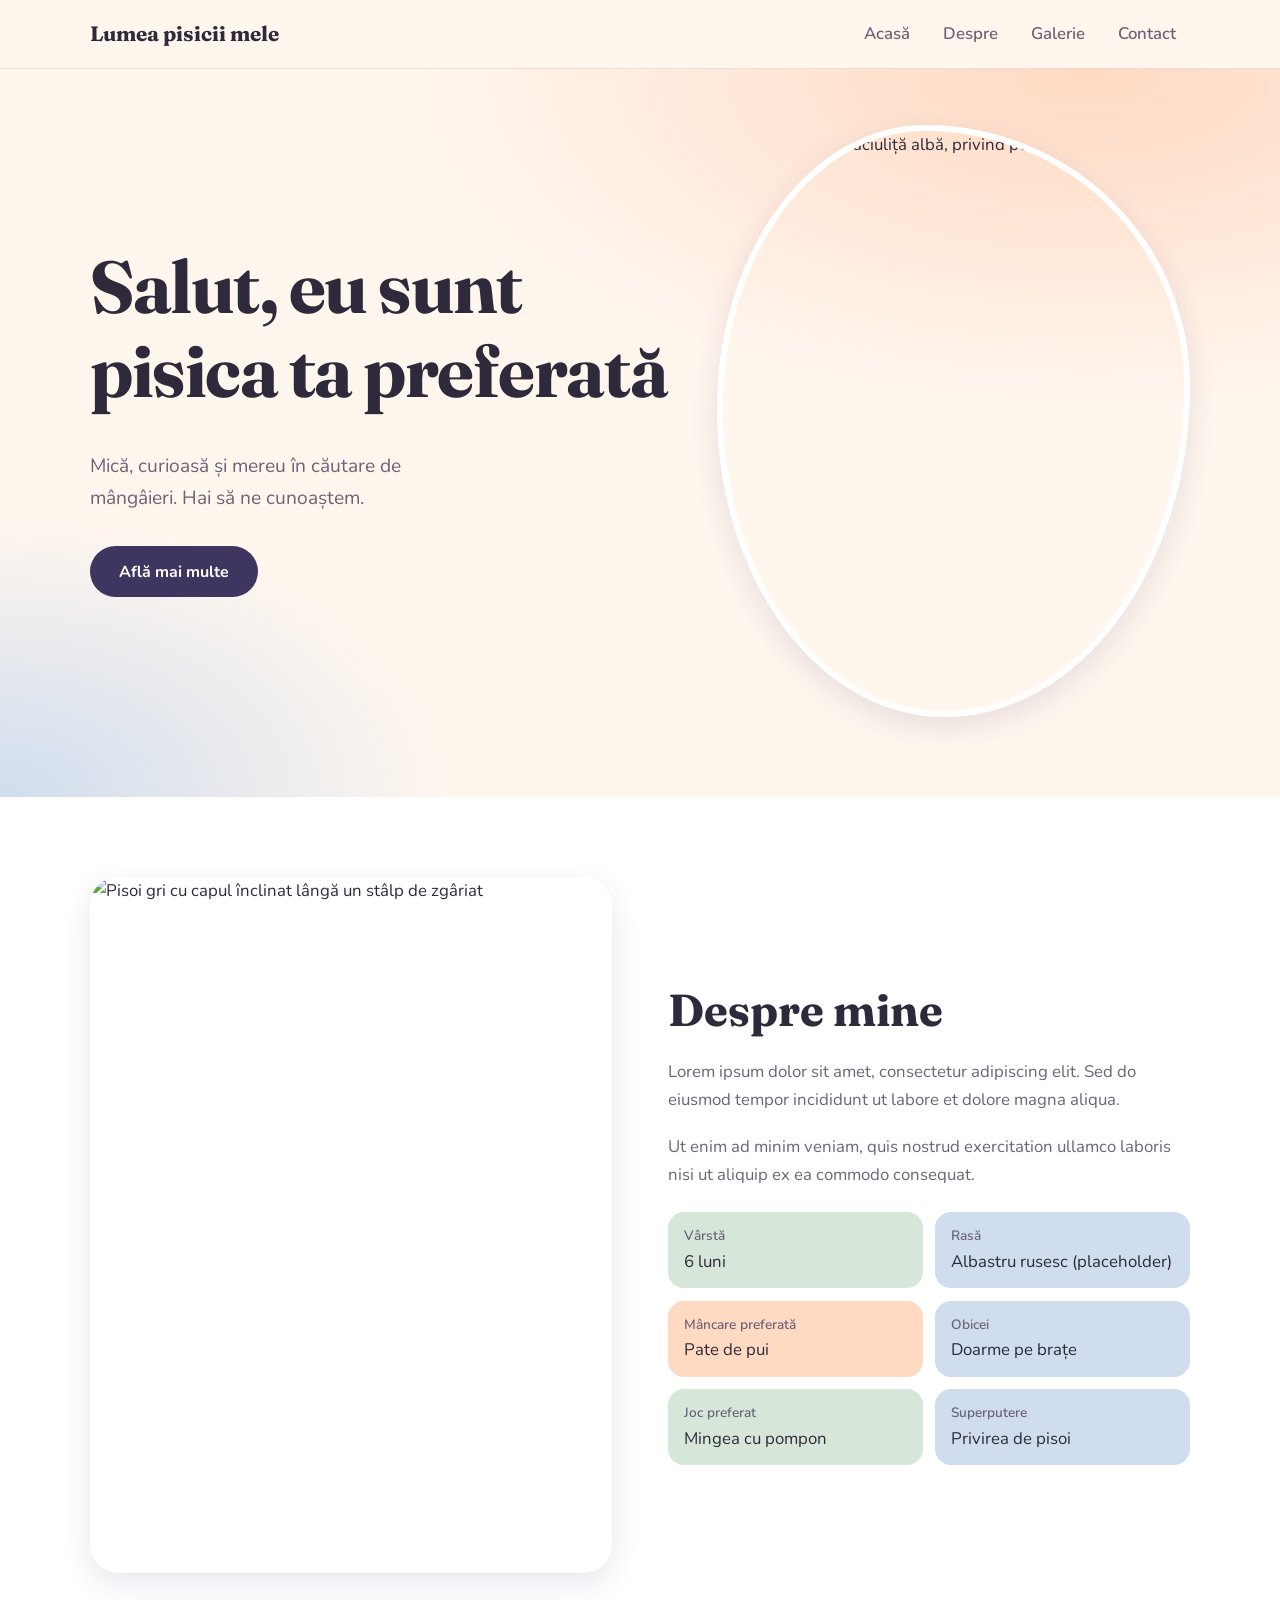
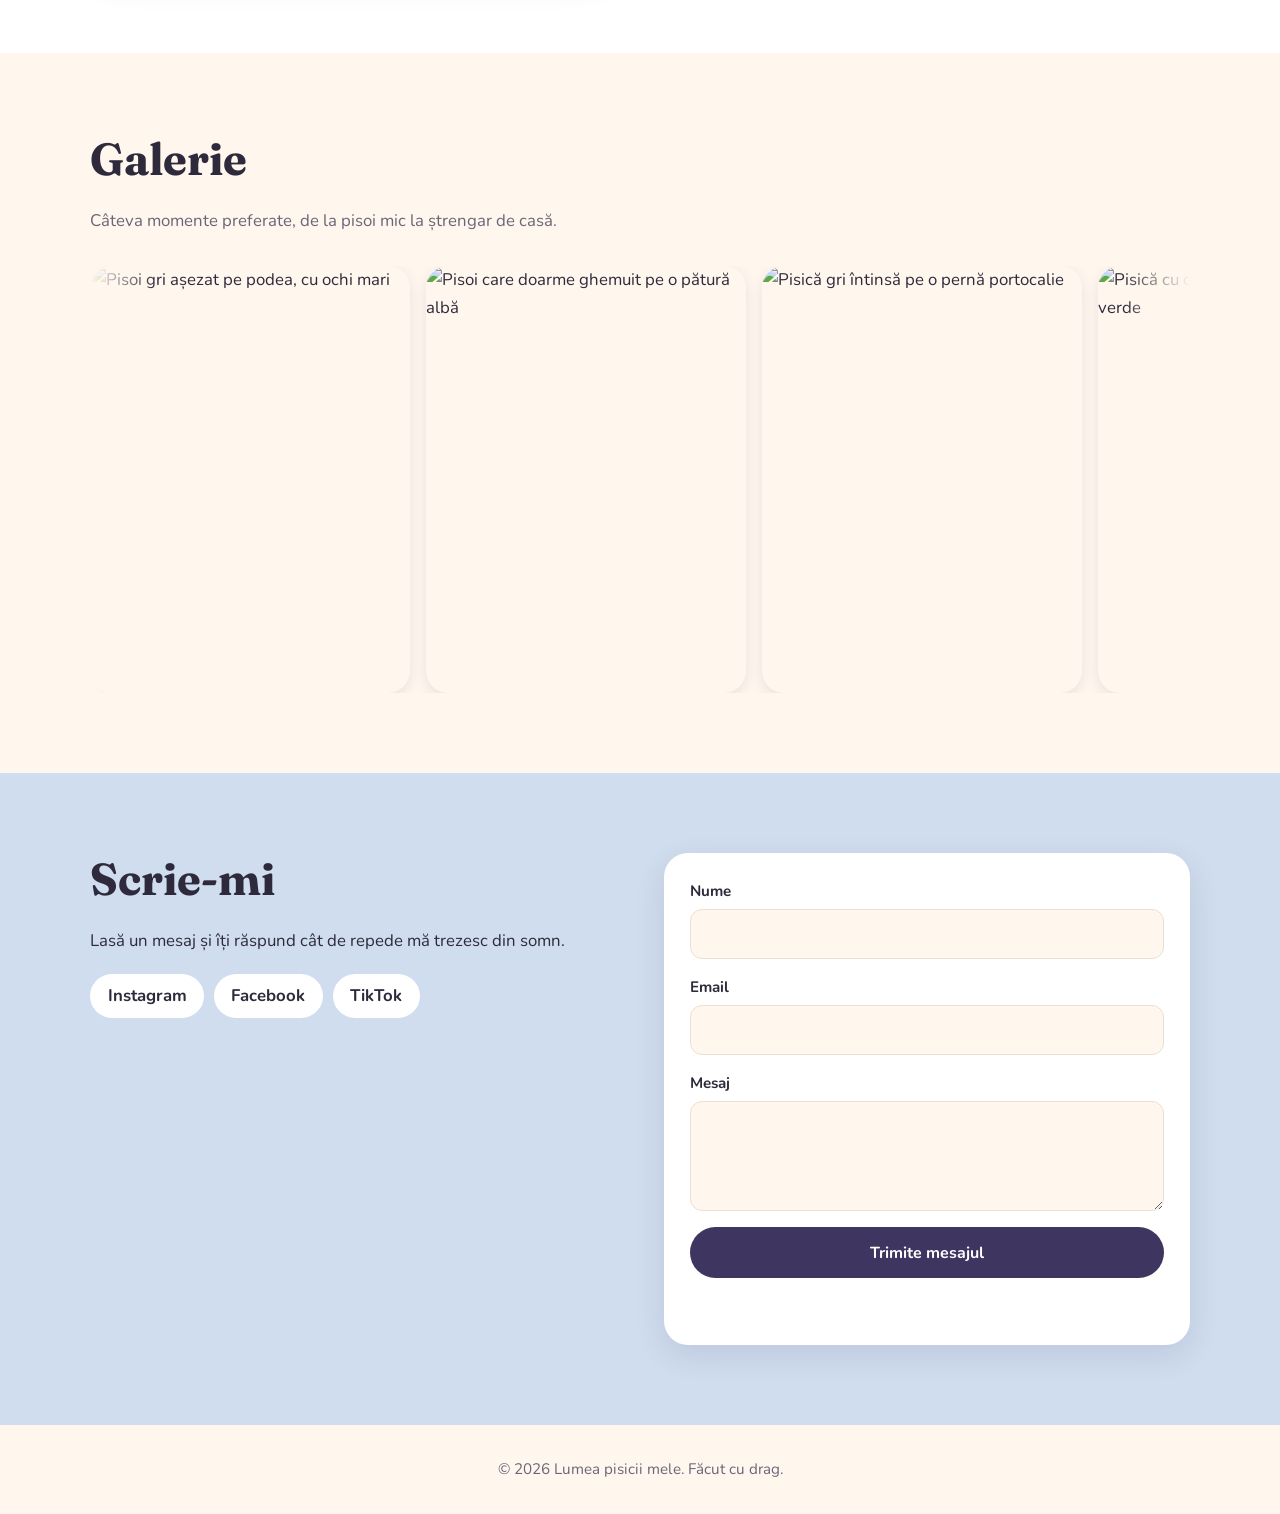
==== index.html/index.html @ 148fb651 "gata zic eu" ====
<!DOCTYPE html>
<html lang="ro">
<head>
<meta charset="utf-8">
<meta name="viewport" content="width=device-width, initial-scale=1, viewport-fit=cover">
<title>Lumea pisicii mele</title>
<link rel="preconnect" href="https://fonts.googleapis.com">
<link href="https://fonts.googleapis.com/css2?family=Fraunces:opsz,wght@9..144,500;9..144,700&family=Nunito:wght@400;600;700&display=swap" rel="stylesheet">
<style>
:root{--bg:#FFF6EE;--surface:#FFFFFF;--ink:#2E2A3B;--muted:#6B6578;--peach:#FFD9C2;--sage:#D6E7DA;--sky:#CFDDEE;--accent:#3E3560;--accent-ink:#FFFFFF;--line:#EADFD4;--shadow:0 10px 30px rgba(62,53,96,.12);
box-sizing:border-box;padding-top:env(safe-area-inset-top,0px);padding-bottom:env(safe-area-inset-bottom,0px);color-scheme:light}
@media (prefers-color-scheme:dark){:root:not([data-theme="light"]){--bg:#1D1A26;--surface:#292536;--ink:#F4EDE6;--muted:#B5AEC4;--peach:#4A3A3A;--sage:#2F3F36;--sky:#2C3A52;--accent:#FFD9C2;--accent-ink:#2E2A3B;--line:#3A3548;--shadow:0 10px 30px rgba(0,0,0,.4);color-scheme:dark}}
*,*::before,*::after{box-sizing:border-box}
html{scroll-behavior:smooth;scroll-padding-top:calc(80px + env(safe-area-inset-top,0px));height:100%}
body{margin:0;background:var(--bg);color:var(--ink);font-family:'Nunito',system-ui,sans-serif;font-size:1.05rem;line-height:1.65}
body::before{content:"";position:fixed;inset:0 0 auto;height:env(safe-area-inset-top,0px);z-index:60;background:var(--bg)}
img{max-width:100%;display:block}
h1,h2,h3{font-family:'Fraunces',Georgia,serif;line-height:1.15;margin:0 0 .5em}
a{color:inherit}
:focus-visible{outline:3px solid var(--accent);outline-offset:3px;border-radius:6px}
.wrap{width:min(1100px,100% - 2.5rem);margin-inline:auto}
section{padding:5rem 0}

/* header */
header{position:sticky;top:env(safe-area-inset-top,0px);z-index:50;background:color-mix(in srgb,var(--bg) 88%,transparent);backdrop-filter:blur(10px);border-bottom:1px solid var(--line)}
.bar{display:flex;align-items:center;justify-content:space-between;height:68px}
.logo{font-family:'Fraunces',serif;font-weight:700;font-size:1.3rem;text-decoration:none}
nav{display:flex;gap:.25rem;overflow-x:auto}
nav a{text-decoration:none;font-weight:600;padding:.5rem .9rem;border-radius:999px;color:var(--muted);transition:background .25s,color .25s}
nav a:hover{background:var(--peach);color:var(--ink)}

/* hero */
.hero{padding:3.5rem 0 5rem;background:radial-gradient(60rem 30rem at 85% 0%,var(--peach),transparent 70%),radial-gradient(40rem 25rem at 0% 100%,var(--sky),transparent 70%)}
.hero-grid{display:grid;grid-template-columns:1.1fr .9fr;gap:3rem;align-items:center}
.hero h1{font-size:clamp(2.6rem,6vw,4.6rem);font-weight:700;letter-spacing:-.02em}
.hero p{font-size:1.2rem;color:var(--muted);max-width:32ch;margin:0 0 2rem}
.btn{display:inline-block;background:var(--accent);color:var(--accent-ink);font:700 1rem 'Nunito',sans-serif;padding:.9rem 1.8rem;border-radius:999px;text-decoration:none;border:0;cursor:pointer;transition:transform .2s,box-shadow .2s}
.btn:hover{transform:translateY(-2px);box-shadow:var(--shadow)}
.btn:active{transform:translateY(0)}
.hero-photo{border-radius:44% 56% 52% 48% / 48% 44% 56% 52%;overflow:hidden;box-shadow:var(--shadow);aspect-ratio:4/5;border:6px solid var(--surface);animation:settle 1s ease-out both}
.hero-photo img{width:100%;height:100%;object-fit:cover;object-position:50% 40%}
@keyframes settle{from{opacity:0;transform:scale(.94) rotate(-2deg)}to{opacity:1;transform:none}}

/* about */
.about{background:var(--surface)}
.about-grid{display:grid;grid-template-columns:1fr 1fr;gap:3.5rem;align-items:center}
.about-photo{border-radius:28px;overflow:hidden;box-shadow:var(--shadow);aspect-ratio:3/4}
.about-photo img{width:100%;height:100%;object-fit:cover}
.about h2{font-size:clamp(2rem,4vw,2.8rem)}
.about p{color:var(--muted);margin:0 0 1.2rem}
.facts{list-style:none;padding:0;margin:1.5rem 0 0;display:grid;grid-template-columns:1fr 1fr;gap:.8rem}
.facts li{background:var(--sage);border-radius:16px;padding:.8rem 1rem}
.facts li:nth-child(2n){background:var(--sky)}
.facts li:nth-child(3){background:var(--peach)}
.facts b{display:block;font-size:.85rem;color:var(--muted);font-weight:600}

/* gallery - carusel */
.gallery h2{font-size:clamp(2rem,4vw,2.8rem)}
.gallery .lead{color:var(--muted);margin-bottom:2rem}
.slider{overflow:hidden;margin-top:1rem;-webkit-mask-image:linear-gradient(90deg,transparent,#000 6%,#000 94%,transparent);mask-image:linear-gradient(90deg,transparent,#000 6%,#000 94%,transparent)}
.track{display:flex;gap:1rem;width:max-content;animation:glide 40s linear infinite}
.slider:hover .track,.slider:focus-within .track{animation-play-state:paused}
@keyframes glide{from{transform:translateX(-50%)}to{transform:translateX(0)}}
.track figure{margin:0;flex:none;width:clamp(220px,28vw,320px);aspect-ratio:3/4;border-radius:22px;overflow:hidden;box-shadow:0 4px 14px rgba(62,53,96,.1);transition:box-shadow .3s}
.track figure:hover{box-shadow:var(--shadow)}
.track img{width:100%;height:100%;object-fit:cover;transition:transform .5s ease}
.track figure:hover img{transform:scale(1.05)}
@media (prefers-reduced-motion:reduce){.slider{overflow-x:auto}.track{animation:none}.track [aria-hidden="true"]{display:none}}

/* contact */
.contact{background:var(--sky)}
.contact-grid{display:grid;grid-template-columns:1fr 1fr;gap:3rem;align-items:start}
.contact h2{font-size:clamp(2rem,4vw,2.8rem)}
form{background:var(--surface);padding:1.6rem;border-radius:24px;box-shadow:var(--shadow);display:grid;gap:1rem}
label{font-weight:700;font-size:.95rem;display:grid;gap:.35rem}
input,textarea{font:inherit;color:var(--ink);background:var(--bg);border:1.5px solid var(--line);border-radius:12px;padding:.7rem .9rem;transition:border-color .2s}
input:focus,textarea:focus{border-color:var(--accent);outline:none}
textarea{min-height:110px;resize:vertical}
#ok{margin:0;font-weight:700;min-height:1.5em}

footer{padding:2rem 0;text-align:center;color:var(--muted);font-size:.95rem}
.social{display:flex;gap:.6rem;flex-wrap:wrap;margin-top:1.2rem}
.social a{background:var(--surface);padding:.5rem 1.1rem;border-radius:999px;font-weight:700;text-decoration:none;transition:background .25s}
.social a:hover{background:var(--peach)}

@media (max-width:820px){
 section{padding:3.5rem 0}
 .hero-grid,.about-grid,.contact-grid{grid-template-columns:1fr}
 .hero-photo{order:-1;max-width:320px;margin-inline:auto}
 .about-photo{aspect-ratio:4/3}
 .logo{font-size:1.1rem}
 nav a{padding:.5rem .6rem;font-size:.95rem}
}
@media (prefers-reduced-motion:reduce){*{animation:none!important;transition:none!important;scroll-behavior:auto!important}}
</style>
</head>
<body>
<header>
 <div class="wrap bar">
  <a class="logo" href="#acasa">Lumea pisicii mele</a>
  <nav aria-label="Navigare principală">
   <a href="#acasa">Acasă</a><a href="#despre">Despre</a><a href="#galerie">Galerie</a><a href="#contact">Contact</a>
  </nav>
 </div>
</header>
<main>
 <section class="hero" id="acasa">
  <div class="wrap hero-grid">
   <div>
    <h1>Salut, eu sunt pisica ta preferată</h1>
    <p>Mică, curioasă și mereu în căutare de mângâieri. Hai să ne cunoaștem.</p>
    <a class="btn" href="#despre">Află mai multe</a>
   </div>
   <div class="hero-photo"><img src="poza-palarie.jpg" alt="Pisică gri cu o căciuliță albă, privind peste marginea unei mese verzi"></div>
  </div>
 </section>

 <section class="about" id="despre">
  <div class="wrap about-grid">
   <div class="about-photo"><img src="poza-stalp.jpg" alt="Pisoi gri cu capul înclinat lângă un stâlp de zgâriat" loading="lazy"></div>
   <div>
    <h2>Despre mine</h2>
    <p>Lorem ipsum dolor sit amet, consectetur adipiscing elit. Sed do eiusmod tempor incididunt ut labore et dolore magna aliqua.</p>
    <p>Ut enim ad minim veniam, quis nostrud exercitation ullamco laboris nisi ut aliquip ex ea commodo consequat.</p>
    <ul class="facts">
     <li><b>Vârstă</b>6 luni</li>
     <li><b>Rasă</b>Albastru rusesc (placeholder)</li>
     <li><b>Mâncare preferată</b>Pate de pui</li>
     <li><b>Obicei</b>Doarme pe brațe</li>
     <li><b>Joc preferat</b>Mingea cu pompon</li>
     <li><b>Superputere</b>Privirea de pisoi</li>
    </ul>
   </div>
  </div>
 </section>

 <section class="gallery" id="galerie">
  <div class="wrap">
   <h2>Galerie</h2>
   <p class="lead">Câteva momente preferate, de la pisoi mic la ștrengar de casă.</p>
   <div class="slider" aria-label="Galerie foto">
    <div class="track" id="track">
     <figure><img src="poza-asezat.jpg" alt="Pisoi gri așezat pe podea, cu ochi mari"></figure>
     <figure><img src="poza-dormit.jpg" alt="Pisoi care doarme ghemuit pe o pătură albă"></figure>
     <figure><img src="poza-portocaliu.jpg" alt="Pisică gri întinsă pe o pernă portocalie"></figure>
     <figure><img src="poza-palarie.jpg" alt="Pisică cu căciuliță, privind peste o masă verde" style="object-position:50% 30%"></figure>
     <figure><img src="poza-stalp.jpg" alt="Pisoi lângă stâlpul de zgâriat"></figure>
    </div>
   </div>
  </div>
 </section>

 <section class="contact" id="contact">
  <div class="wrap contact-grid">
   <div>
    <h2>Scrie-mi</h2>
    <p>Lasă un mesaj și îți răspund cât de repede mă trezesc din somn.</p>
    <div class="social">
     <a href="#contact">Instagram</a><a href="#contact">Facebook</a><a href="#contact">TikTok</a>
    </div>
   </div>
   <form id="f">
    <label>Nume<input name="n" required autocomplete="name"></label>
    <label>Email<input name="e" type="email" required autocomplete="email"></label>
    <label>Mesaj<textarea name="m" required></textarea></label>
    <button class="btn" type="submit">Trimite mesajul</button>
    <p id="ok" role="status"></p>
   </form>
  </div>
 </section>
</main>
<footer><div class="wrap">© 2026 Lumea pisicii mele. Făcut cu drag.</div></footer>
<script>
// dublează pozele ca să alunece fără întrerupere
(function(){
 var tr=document.getElementById('track');
 [].slice.call(tr.children).forEach(function(f){
  var c=f.cloneNode(true);
  c.setAttribute('aria-hidden','true');
  c.querySelector('img').alt='';
  tr.appendChild(c);
 });
})();
document.getElementById('f').addEventListener('submit',function(ev){
 ev.preventDefault();
 document.getElementById('ok').textContent='Mulțumim! Mesajul a fost trimis (demo).';
 this.reset();
});
</script>
</body>
</html>
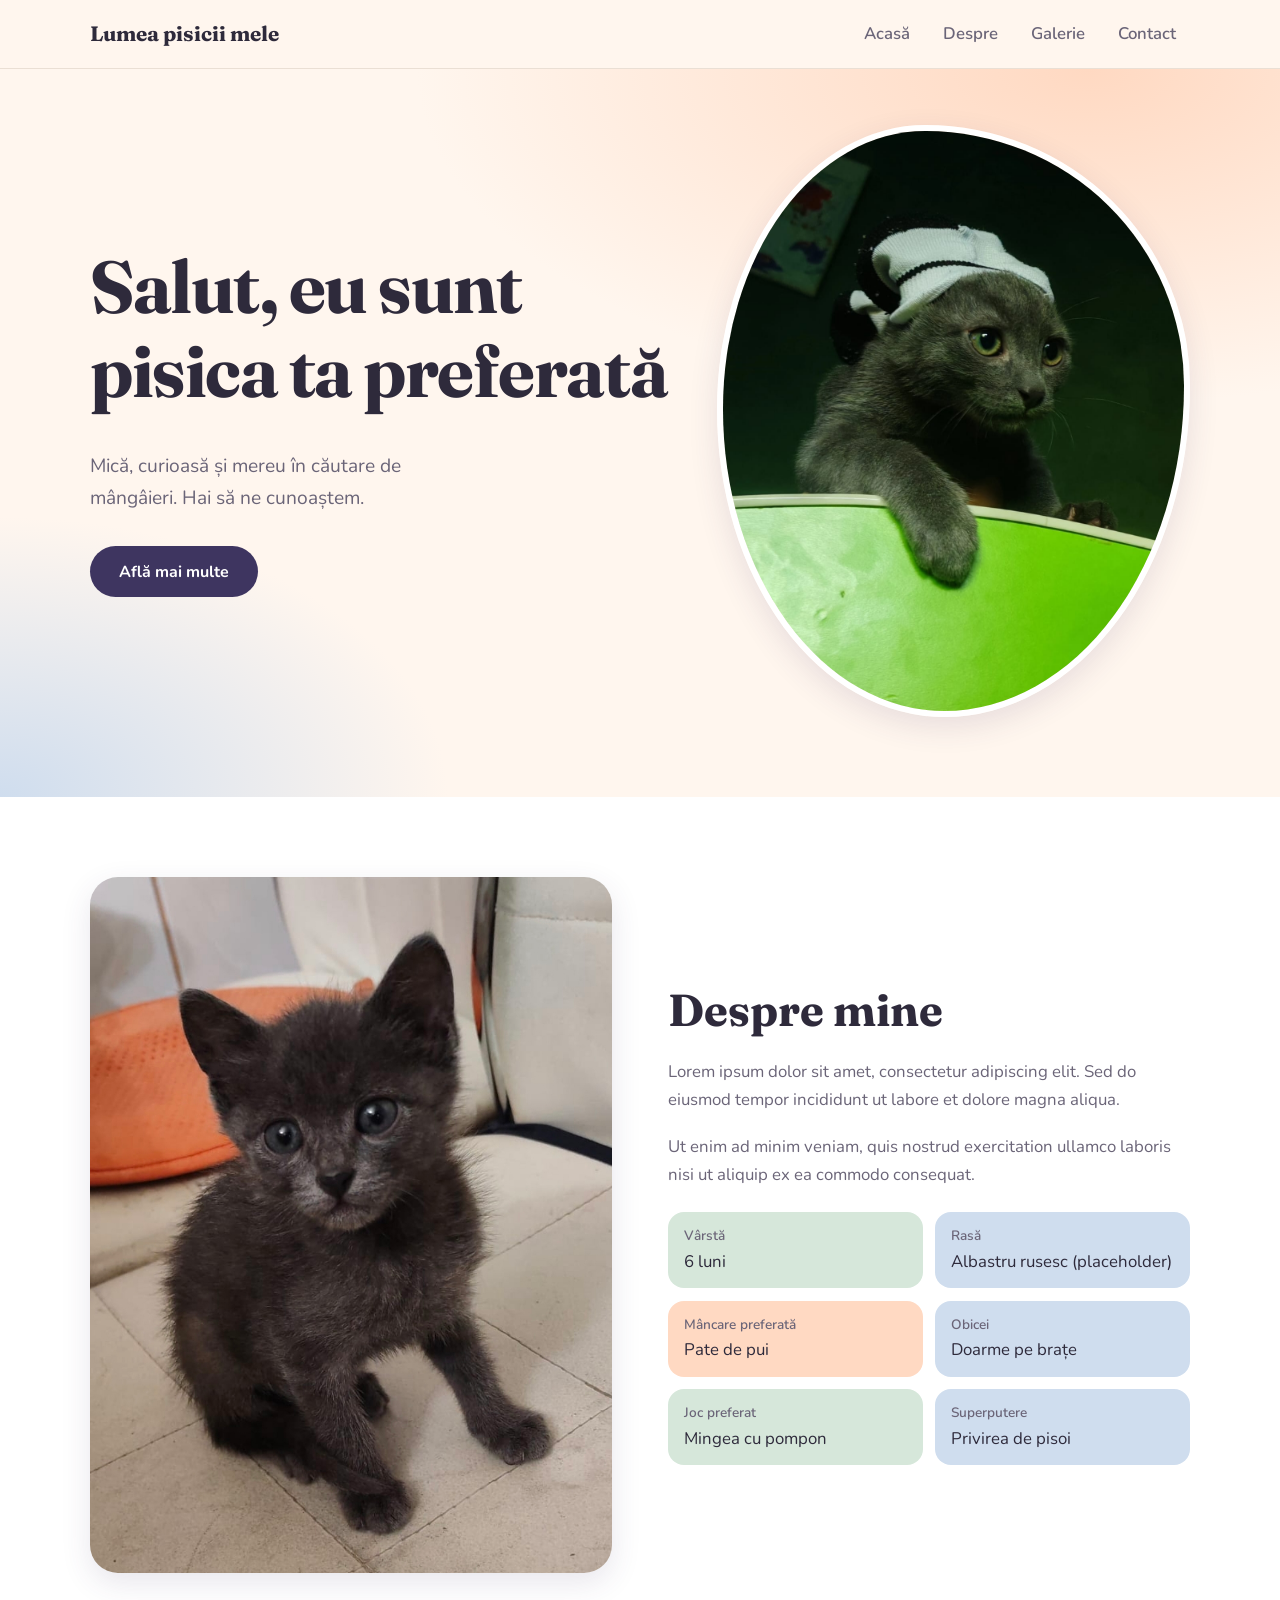
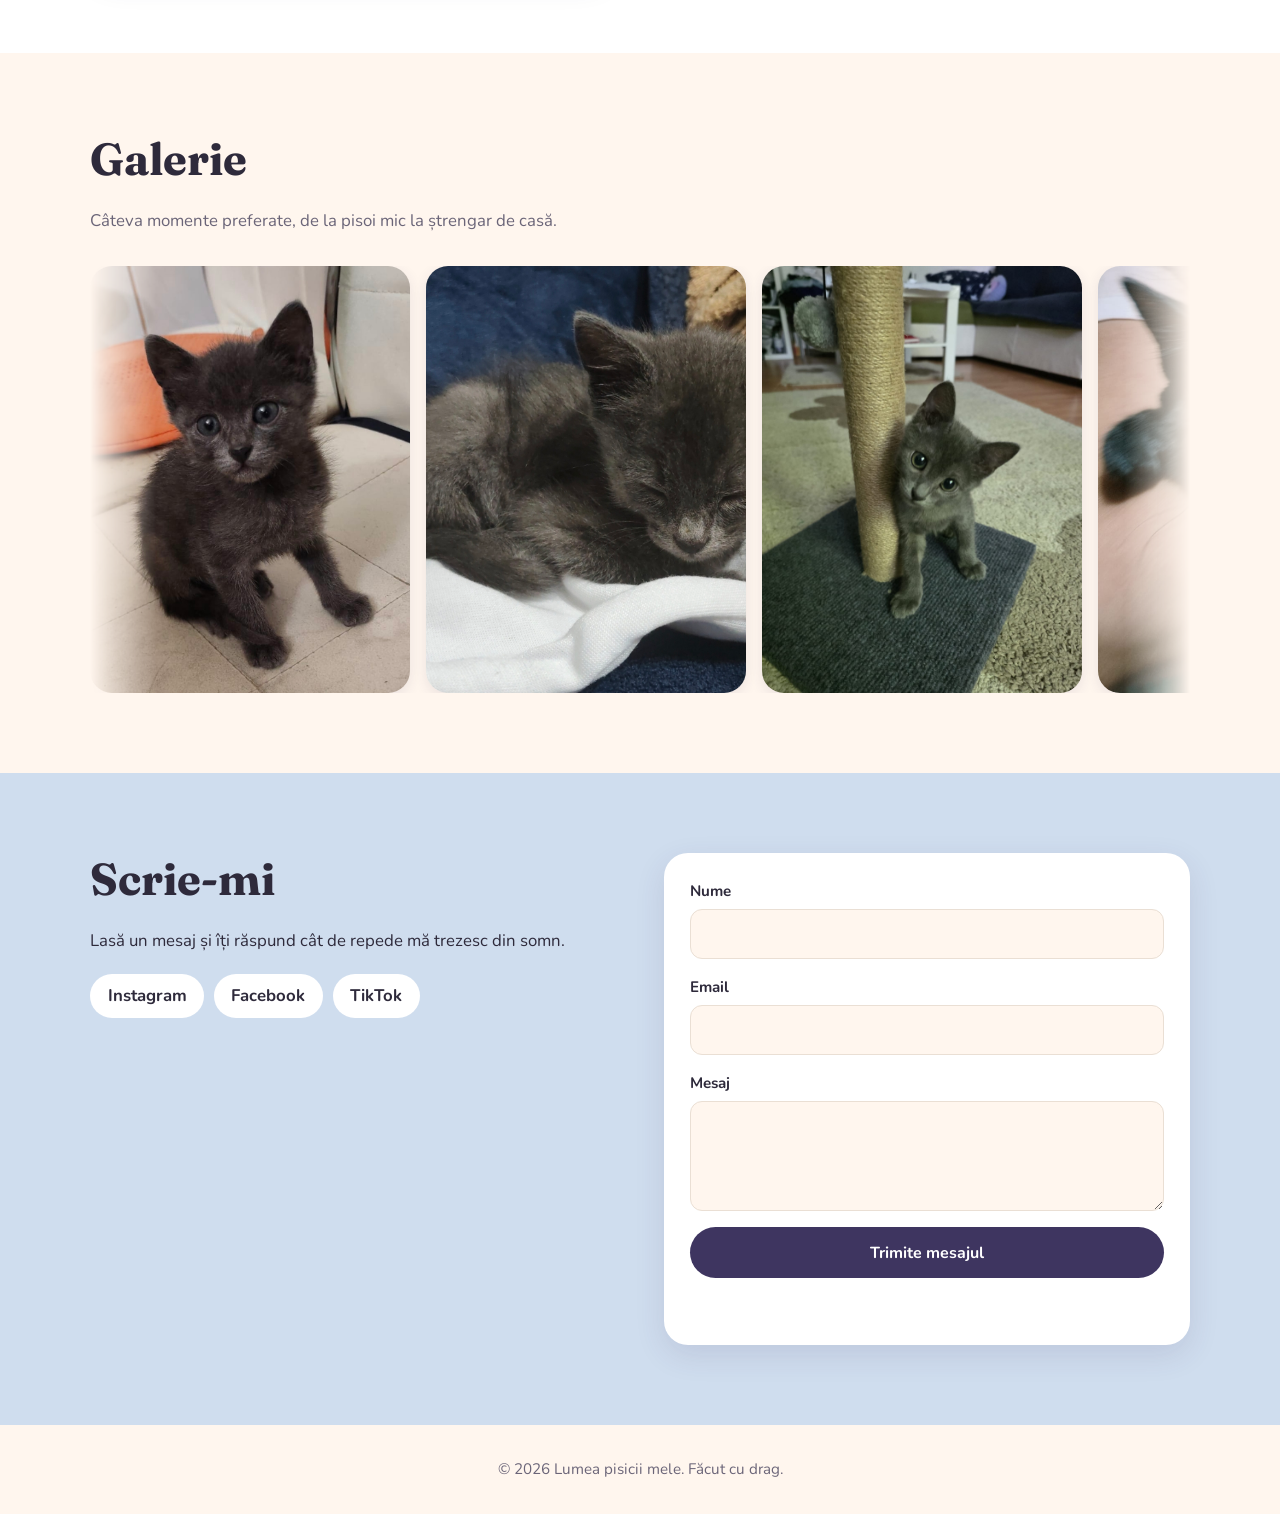
==== commit b2148bd6: "gata zic eu retele" ====
--- a/index.html/index.html
+++ b/index.html/index.html
@@ -111,13 +111,13 @@
     <p>Mică, curioasă și mereu în căutare de mângâieri. Hai să ne cunoaștem.</p>
     <a class="btn" href="#despre">Află mai multe</a>
    </div>
-   <div class="hero-photo"><img src="poza-palarie.jpg" alt="Pisică gri cu o căciuliță albă, privind peste marginea unei mese verzi"></div>
+   <div class="hero-photo"><img src="../images/poza1.jpeg" alt="Pisică gri cu o căciuliță albă, privind peste marginea unei mese verzi"></div>
   </div>
  </section>
 
  <section class="about" id="despre">
   <div class="wrap about-grid">
-   <div class="about-photo"><img src="poza-stalp.jpg" alt="Pisoi gri cu capul înclinat lângă un stâlp de zgâriat" loading="lazy"></div>
+   <div class="about-photo"><img src="../images/poza2.jpeg" alt="Pisoi gri cu capul înclinat lângă un stâlp de zgâriat" loading="lazy"></div>
    <div>
     <h2>Despre mine</h2>
     <p>Lorem ipsum dolor sit amet, consectetur adipiscing elit. Sed do eiusmod tempor incididunt ut labore et dolore magna aliqua.</p>
@@ -140,11 +140,11 @@
    <p class="lead">Câteva momente preferate, de la pisoi mic la ștrengar de casă.</p>
    <div class="slider" aria-label="Galerie foto">
     <div class="track" id="track">
-     <figure><img src="poza-asezat.jpg" alt="Pisoi gri așezat pe podea, cu ochi mari"></figure>
-     <figure><img src="poza-dormit.jpg" alt="Pisoi care doarme ghemuit pe o pătură albă"></figure>
-     <figure><img src="poza-portocaliu.jpg" alt="Pisică gri întinsă pe o pernă portocalie"></figure>
-     <figure><img src="poza-palarie.jpg" alt="Pisică cu căciuliță, privind peste o masă verde" style="object-position:50% 30%"></figure>
-     <figure><img src="poza-stalp.jpg" alt="Pisoi lângă stâlpul de zgâriat"></figure>
+     <figure><img src="../images/poza2.jpeg" alt="Pisoi gri așezat pe podea, cu ochi mari"></figure>
+     <figure><img src="../images/poza3.jpeg" alt="Pisoi care doarme ghemuit pe o pătură albă"></figure>
+     <figure><img src="../images/poza4.jpeg" alt="Pisică gri întinsă pe o pernă portocalie"></figure>
+     <figure><img src="../images/poza5.jpeg" alt="Pisică cu căciuliță, privind peste o masă verde" style="object-position:50% 30%"></figure>
+     <figure><img src="../images/poza6.jpeg" alt="Pisoi lângă stâlpul de zgâriat"></figure>
     </div>
    </div>
   </div>
